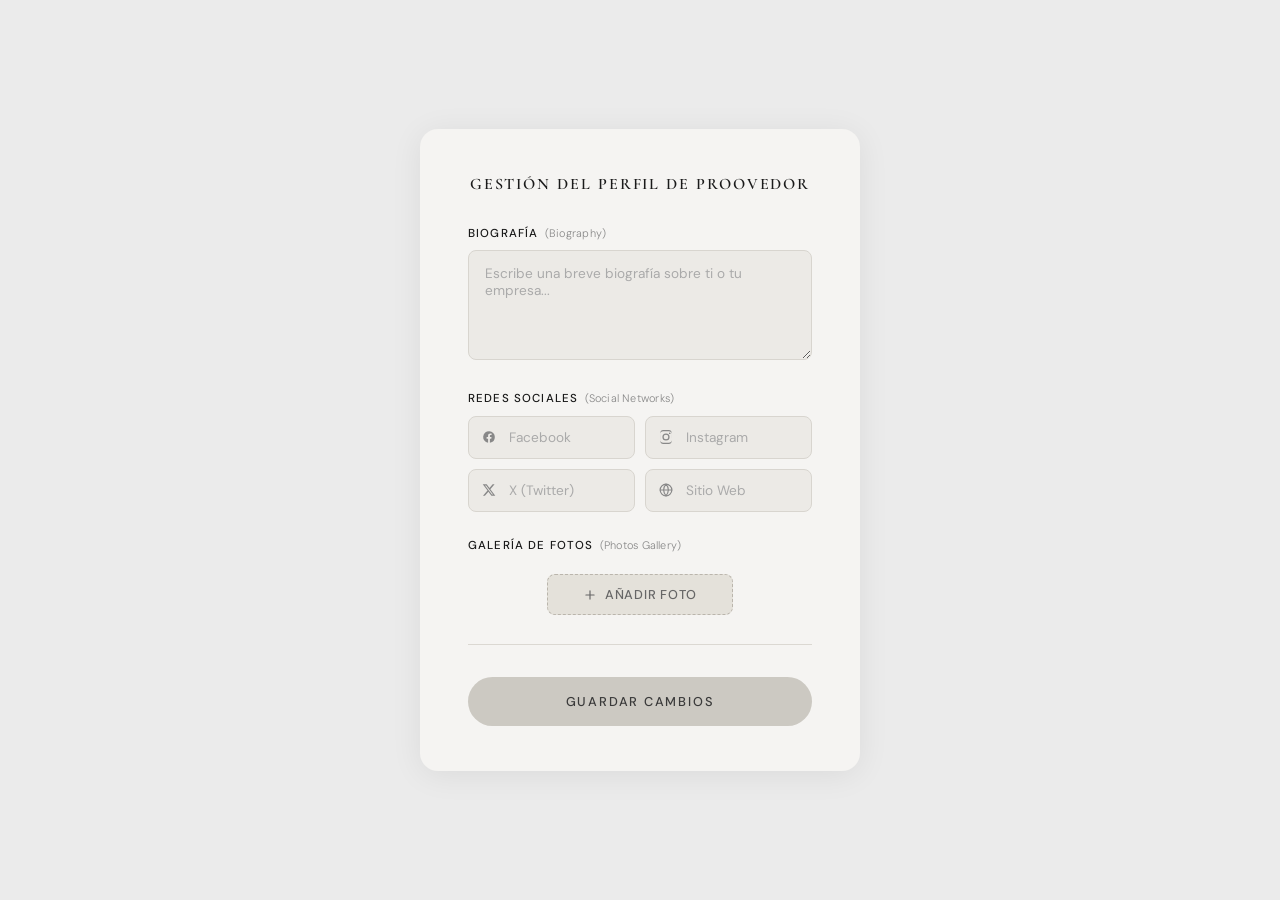
==== pages/gestion.html @ 489acb04 "Gestión del Perfil de proveedor" ====
<!DOCTYPE html>
<html lang="es">
<head>
  <meta charset="UTF-8" />
  <meta name="viewport" content="width=device-width, initial-scale=1.0"/>
  <title>Edición del Perfil del Festival</title>
  <link href="https://fonts.googleapis.com/css2?family=Cormorant+Garamond:wght@400;600&family=DM+Sans:wght@300;400;500&display=swap" rel="stylesheet"/>
  <style>
    *, *::before, *::after { box-sizing: border-box; margin: 0; padding: 0; }

    body {
      min-height: 100vh;
      display: flex;
      align-items: center;
      justify-content: center;
      background-color: #ebebeb;
      font-family: 'DM Sans', sans-serif;
      padding: 2rem;
    }

    .card {
      background: #f5f4f2;
      border-radius: 18px;
      padding: 2.8rem 3rem;
      width: 100%;
      max-width: 440px;
      box-shadow: 0 4px 32px rgba(0,0,0,0.07);
    }

    .card-title {
      font-family: 'Cormorant Garamond', serif;
      font-size: 1rem;
      font-weight: 600;
      letter-spacing: 0.12em;
      text-transform: uppercase;
      text-align: center;
      color: #1a1a1a;
      margin-bottom: 2rem;
    }

    /* --- Section Labels --- */
    .section-label {
      font-size: 0.72rem;
      font-weight: 500;
      letter-spacing: 0.1em;
      text-transform: uppercase;
      color: #1a1a1a;
      margin-bottom: 0.6rem;
      margin-top: 1.6rem;
      display: flex;
      align-items: baseline;
      gap: 0.4rem;
    }

    .section-label span {
      font-weight: 300;
      font-size: 0.68rem;
      color: #888;
      text-transform: none;
      letter-spacing: 0.02em;
    }

    /* --- Inputs --- */
    textarea, input[type="text"] {
      width: 100%;
      background: #eceae6;
      border: 1px solid #d8d5cf;
      border-radius: 8px;
      font-family: 'DM Sans', sans-serif;
      font-size: 0.85rem;
      color: #333;
      outline: none;
      transition: border-color 0.2s, box-shadow 0.2s;
    }

    textarea {
      padding: 0.85rem 1rem;
      resize: vertical;
      min-height: 110px;
    }

    input[type="text"] {
      padding: 0.75rem 1rem 0.75rem 2.5rem;
    }

    textarea::placeholder, input[type="text"]::placeholder {
      color: #aaa;
    }

    textarea:focus, input[type="text"]:focus {
      border-color: #a0998c;
      box-shadow: 0 0 0 3px rgba(160,153,140,0.15);
    }

    /* --- Social grid --- */
    .social-grid {
      display: grid;
      grid-template-columns: 1fr 1fr;
      gap: 0.65rem;
    }

    .input-icon-wrap {
      position: relative;
    }

    .input-icon-wrap .icon {
      position: absolute;
      left: 0.85rem;
      top: 50%;
      transform: translateY(-50%);
      color: #888;
      display: flex;
      align-items: center;
    }

    .input-icon-wrap .icon svg {
      width: 14px;
      height: 14px;
    }

    /* --- Gallery --- */
    .gallery-section {
      margin-top: 0.6rem;
      display: flex;
      flex-direction: column;
      align-items: center;
    }

    .gallery-grid {
      display: flex;
      flex-wrap: wrap;
      gap: 0.5rem;
      width: 100%;
      margin-bottom: 0.75rem;
    }

    .gallery-thumb {
      width: 64px;
      height: 64px;
      border-radius: 6px;
      object-fit: cover;
      border: 1px solid #d0cdc7;
    }

    /* --- Buttons --- */
    .btn-add-photo {
      background: #e4e1da;
      border: 1.5px dashed #bab5ac;
      color: #666;
      font-family: 'DM Sans', sans-serif;
      font-size: 0.8rem;
      font-weight: 500;
      letter-spacing: 0.06em;
      text-transform: uppercase;
      padding: 0.7rem 2.2rem;
      border-radius: 8px;
      cursor: pointer;
      transition: background 0.2s, border-color 0.2s;
      display: flex;
      align-items: center;
      gap: 0.5rem;
    }

    .btn-add-photo:hover {
      background: #dbd8d0;
      border-color: #a09990;
    }

    .btn-save {
      margin-top: 2rem;
      width: 100%;
      background: #ccc9c2;
      border: none;
      border-radius: 100px;
      color: #3a3a3a;
      font-family: 'DM Sans', sans-serif;
      font-size: 0.8rem;
      font-weight: 500;
      letter-spacing: 0.14em;
      text-transform: uppercase;
      padding: 1rem;
      cursor: pointer;
      transition: background 0.2s, color 0.2s, transform 0.15s;
    }

    .btn-save:hover {
      background: #b5b1a8;
      color: #1a1a1a;
      transform: translateY(-1px);
    }

    .btn-save:active {
      transform: translateY(0);
    }

    /* Divider */
    .divider {
      height: 1px;
      background: #dbd8d2;
      margin: 1.8rem 0 0;
    }
  </style>
</head>
<body>

  <div class="card">
    <h1 class="card-title">Gestión del Perfil de proovedor</h1>

    <!-- Biografía -->
    <div class="section-label">Biografía <span>(Biography)</span></div>
    <textarea placeholder="Escribe una breve biografía sobre ti o tu empresa..."></textarea>

    <!-- Redes Sociales -->
    <div class="section-label">Redes Sociales <span>(Social Networks)</span></div>
    <div class="social-grid">

      <div class="input-icon-wrap">
        <span class="icon">
          <svg xmlns="http://www.w3.org/2000/svg" fill="currentColor" viewBox="0 0 24 24">
            <path d="M22 12a10 10 0 1 0-11.563 9.875v-6.987H7.898V12h2.539V9.797c0-2.506 1.492-3.89 3.777-3.89 1.094 0 2.238.195 2.238.195v2.46h-1.26c-1.243 0-1.63.771-1.63 1.562V12h2.773l-.443 2.888h-2.33v6.987A10.003 10.003 0 0 0 22 12z"/>
          </svg>
        </span>
        <input type="text" placeholder="Facebook" />
      </div>

      <div class="input-icon-wrap">
        <span class="icon">
          <svg xmlns="http://www.w3.org/2000/svg" fill="currentColor" viewBox="0 0 24 24">
            <path d="M12 2.163c3.204 0 3.584.012 4.85.07 1.366.062 2.633.332 3.608 1.308.975.975 1.246 2.242 1.308 3.608.058 1.266.07 1.646.07 4.85s-.012 3.584-.07 4.85c-.062 1.366-.333 2.633-1.308 3.608-.975.975-2.242 1.246-3.608 1.308-1.266.058-1.646.07-4.85.07s-3.584-.012-4.85-.07c-1.366-.062-2.633-.333-3.608-1.308C2.495 19.466 2.224 18.2 2.162 16.833 2.104 15.567 2.093 15.187 2.093 12s.011-3.584.069-4.85C2.224 5.784 2.495 4.517 3.47 3.541c.975-.975 2.242-1.246 3.608-1.308C8.416 2.175 8.796 2.163 12 2.163zm0-2.163C8.741 0 8.333.013 7.053.072 5.775.131 4.602.44 3.635 1.408 2.667 2.375 2.358 3.548 2.299 4.826 2.24 6.106 2.228 6.514 2.228 12c0 5.486.012 5.894.071 7.174.059 1.278.368 2.451 1.336 3.418.967.968 2.14 1.277 3.418 1.336C8.333 23.987 8.741 24 12 24s3.667-.013 4.947-.072c1.278-.059 2.451-.368 3.418-1.336.968-.967 1.277-2.14 1.336-3.418.059-1.28.072-1.688.072-7.174 0-5.486-.013-5.894-.072-7.174-.059-1.278-.368-2.451-1.336-3.418C19.398.44 18.225.131 16.947.072 15.667.013 15.259 0 12 0zm0 5.838a6.162 6.162 0 1 0 0 12.324 6.162 6.162 0 0 0 0-12.324zm0 10.162a4 4 0 1 1 0-8 4 4 0 0 1 0 8zm6.406-11.845a1.44 1.44 0 1 0 0 2.881 1.44 1.44 0 0 0 0-2.881z"/>
          </svg>
        </span>
        <input type="text" placeholder="Instagram" />
      </div>

      <div class="input-icon-wrap">
        <span class="icon">
          <svg xmlns="http://www.w3.org/2000/svg" fill="currentColor" viewBox="0 0 24 24">
            <path d="M18.244 2.25h3.308l-7.227 8.26 8.502 11.24H16.17l-5.214-6.817L4.99 21.75H1.68l7.73-8.835L1.254 2.25H8.08l4.713 6.231zm-1.161 17.52h1.833L7.084 4.126H5.117z"/>
          </svg>
        </span>
        <input type="text" placeholder="X (Twitter)" />
      </div>

      <div class="input-icon-wrap">
        <span class="icon">
          <svg xmlns="http://www.w3.org/2000/svg" fill="none" stroke="currentColor" stroke-width="2" stroke-linecap="round" stroke-linejoin="round" viewBox="0 0 24 24">
            <circle cx="12" cy="12" r="10"/>
            <line x1="2" y1="12" x2="22" y2="12"/>
            <path d="M12 2a15.3 15.3 0 0 1 4 10 15.3 15.3 0 0 1-4 10 15.3 15.3 0 0 1-4-10 15.3 15.3 0 0 1 4-10z"/>
          </svg>
        </span>
        <input type="text" placeholder="Sitio Web" />
      </div>

    </div>

    <!-- Galería -->
    <div class="section-label">Galería de Fotos <span>(Photos Gallery)</span></div>
    <div class="gallery-section">
      <div class="gallery-grid" id="gallery-grid"></div>
      <button class="btn-add-photo" onclick="addPhoto()">
        <svg xmlns="http://www.w3.org/2000/svg" width="14" height="14" fill="none" stroke="currentColor" stroke-width="2" stroke-linecap="round" stroke-linejoin="round" viewBox="0 0 24 24">
          <line x1="12" y1="5" x2="12" y2="19"/><line x1="5" y1="12" x2="19" y2="12"/>
        </svg>
        Añadir Foto
      </button>
    </div>

    <div class="divider"></div>

    <button class="btn-save">Guardar Cambios</button>
  </div>

  <script>
    function addPhoto() {
      const input = document.createElement('input');
      input.type = 'file';
      input.accept = 'image/*';
      input.onchange = (e) => {
        const file = e.target.files[0];
        if (!file) return;
        const reader = new FileReader();
        reader.onload = (ev) => {
          const img = document.createElement('img');
          img.src = ev.target.result;
          img.className = 'gallery-thumb';
          document.getElementById('gallery-grid').appendChild(img);
        };
        reader.readAsDataURL(file);
      };
      input.click();
    }
  </script>

</body>
</html>
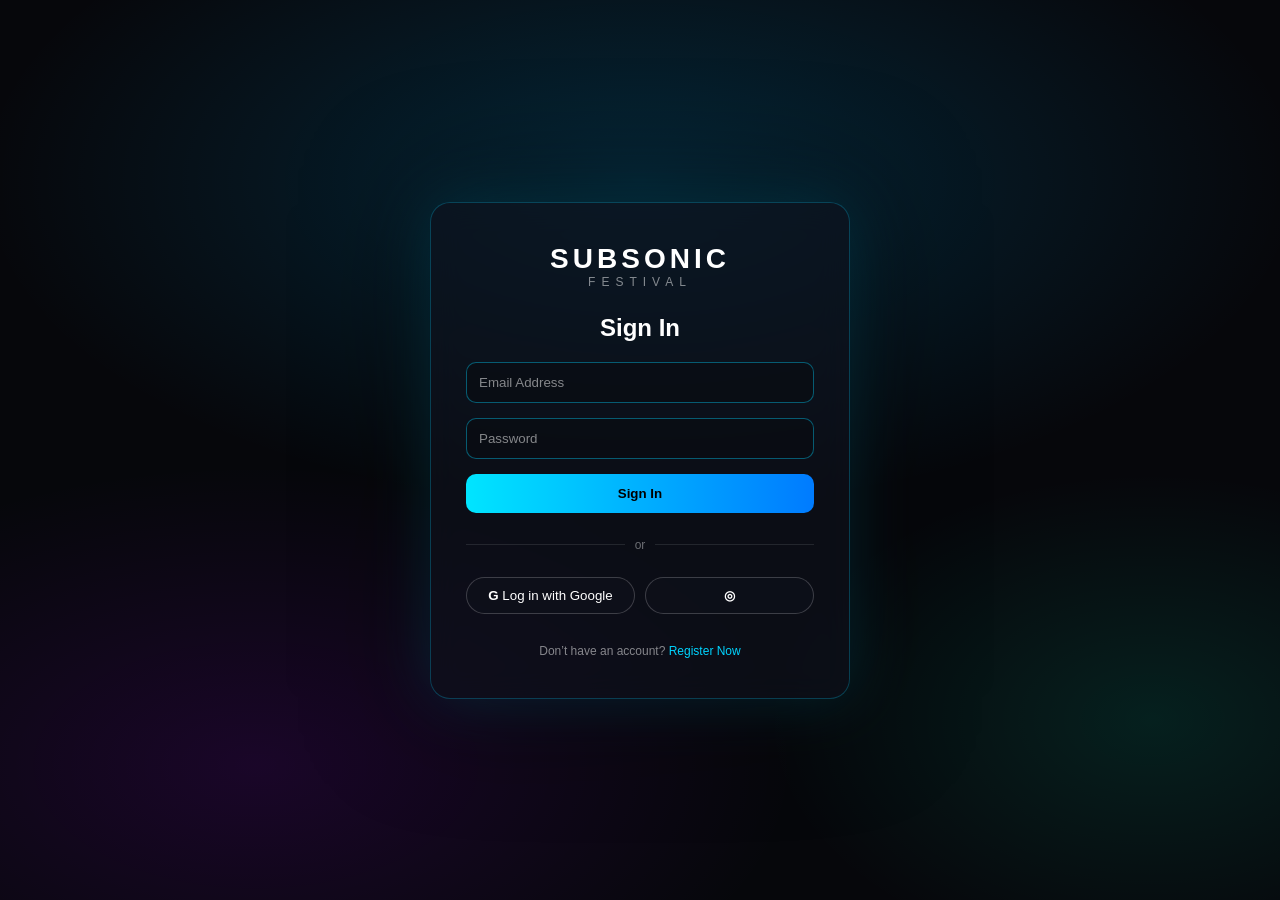
==== commit 41826bba: "Integra cliente y proveedor con backend y frontend" ====
--- a/pages/gestion.html
+++ b/pages/gestion.html
@@ -1,296 +1,147 @@
 <!DOCTYPE html>
 <html lang="es">
 <head>
-  <meta charset="UTF-8" />
-  <meta name="viewport" content="width=device-width, initial-scale=1.0"/>
-  <title>Edición del Perfil del Festival</title>
-  <link href="https://fonts.googleapis.com/css2?family=Cormorant+Garamond:wght@400;600&family=DM+Sans:wght@300;400;500&display=swap" rel="stylesheet"/>
-  <style>
-    *, *::before, *::after { box-sizing: border-box; margin: 0; padding: 0; }
-
-    body {
-      min-height: 100vh;
-      display: flex;
-      align-items: center;
-      justify-content: center;
-      background-color: #ebebeb;
-      font-family: 'DM Sans', sans-serif;
-      padding: 2rem;
-    }
-
-    .card {
-      background: #f5f4f2;
-      border-radius: 18px;
-      padding: 2.8rem 3rem;
-      width: 100%;
-      max-width: 440px;
-      box-shadow: 0 4px 32px rgba(0,0,0,0.07);
-    }
-
-    .card-title {
-      font-family: 'Cormorant Garamond', serif;
-      font-size: 1rem;
-      font-weight: 600;
-      letter-spacing: 0.12em;
-      text-transform: uppercase;
-      text-align: center;
-      color: #1a1a1a;
-      margin-bottom: 2rem;
-    }
-
-    /* --- Section Labels --- */
-    .section-label {
-      font-size: 0.72rem;
-      font-weight: 500;
-      letter-spacing: 0.1em;
-      text-transform: uppercase;
-      color: #1a1a1a;
-      margin-bottom: 0.6rem;
-      margin-top: 1.6rem;
-      display: flex;
-      align-items: baseline;
-      gap: 0.4rem;
-    }
-
-    .section-label span {
-      font-weight: 300;
-      font-size: 0.68rem;
-      color: #888;
-      text-transform: none;
-      letter-spacing: 0.02em;
-    }
-
-    /* --- Inputs --- */
-    textarea, input[type="text"] {
-      width: 100%;
-      background: #eceae6;
-      border: 1px solid #d8d5cf;
-      border-radius: 8px;
-      font-family: 'DM Sans', sans-serif;
-      font-size: 0.85rem;
-      color: #333;
-      outline: none;
-      transition: border-color 0.2s, box-shadow 0.2s;
-    }
-
-    textarea {
-      padding: 0.85rem 1rem;
-      resize: vertical;
-      min-height: 110px;
-    }
-
-    input[type="text"] {
-      padding: 0.75rem 1rem 0.75rem 2.5rem;
-    }
-
-    textarea::placeholder, input[type="text"]::placeholder {
-      color: #aaa;
-    }
-
-    textarea:focus, input[type="text"]:focus {
-      border-color: #a0998c;
-      box-shadow: 0 0 0 3px rgba(160,153,140,0.15);
-    }
-
-    /* --- Social grid --- */
-    .social-grid {
-      display: grid;
-      grid-template-columns: 1fr 1fr;
-      gap: 0.65rem;
-    }
-
-    .input-icon-wrap {
-      position: relative;
-    }
-
-    .input-icon-wrap .icon {
-      position: absolute;
-      left: 0.85rem;
-      top: 50%;
-      transform: translateY(-50%);
-      color: #888;
-      display: flex;
-      align-items: center;
-    }
-
-    .input-icon-wrap .icon svg {
-      width: 14px;
-      height: 14px;
-    }
-
-    /* --- Gallery --- */
-    .gallery-section {
-      margin-top: 0.6rem;
-      display: flex;
-      flex-direction: column;
-      align-items: center;
-    }
-
-    .gallery-grid {
-      display: flex;
-      flex-wrap: wrap;
-      gap: 0.5rem;
-      width: 100%;
-      margin-bottom: 0.75rem;
-    }
-
-    .gallery-thumb {
-      width: 64px;
-      height: 64px;
-      border-radius: 6px;
-      object-fit: cover;
-      border: 1px solid #d0cdc7;
-    }
-
-    /* --- Buttons --- */
-    .btn-add-photo {
-      background: #e4e1da;
-      border: 1.5px dashed #bab5ac;
-      color: #666;
-      font-family: 'DM Sans', sans-serif;
-      font-size: 0.8rem;
-      font-weight: 500;
-      letter-spacing: 0.06em;
-      text-transform: uppercase;
-      padding: 0.7rem 2.2rem;
-      border-radius: 8px;
-      cursor: pointer;
-      transition: background 0.2s, border-color 0.2s;
-      display: flex;
-      align-items: center;
-      gap: 0.5rem;
-    }
-
-    .btn-add-photo:hover {
-      background: #dbd8d0;
-      border-color: #a09990;
-    }
-
-    .btn-save {
-      margin-top: 2rem;
-      width: 100%;
-      background: #ccc9c2;
-      border: none;
-      border-radius: 100px;
-      color: #3a3a3a;
-      font-family: 'DM Sans', sans-serif;
-      font-size: 0.8rem;
-      font-weight: 500;
-      letter-spacing: 0.14em;
-      text-transform: uppercase;
-      padding: 1rem;
-      cursor: pointer;
-      transition: background 0.2s, color 0.2s, transform 0.15s;
-    }
-
-    .btn-save:hover {
-      background: #b5b1a8;
-      color: #1a1a1a;
-      transform: translateY(-1px);
-    }
-
-    .btn-save:active {
-      transform: translateY(0);
-    }
-
-    /* Divider */
-    .divider {
-      height: 1px;
-      background: #dbd8d2;
-      margin: 1.8rem 0 0;
-    }
-  </style>
+  <meta charset="UTF-8">
+  <meta name="viewport" content="width=device-width, initial-scale=1.0">
+  <title>Proveedor - Gestion</title>
+  <link rel="stylesheet" href="../css/gestion.css?v=1">
 </head>
 <body>
-
-  <div class="card">
-    <h1 class="card-title">Gestión del Perfil de proovedor</h1>
-
-    <!-- Biografía -->
-    <div class="section-label">Biografía <span>(Biography)</span></div>
-    <textarea placeholder="Escribe una breve biografía sobre ti o tu empresa..."></textarea>
-
-    <!-- Redes Sociales -->
-    <div class="section-label">Redes Sociales <span>(Social Networks)</span></div>
-    <div class="social-grid">
-
-      <div class="input-icon-wrap">
-        <span class="icon">
-          <svg xmlns="http://www.w3.org/2000/svg" fill="currentColor" viewBox="0 0 24 24">
-            <path d="M22 12a10 10 0 1 0-11.563 9.875v-6.987H7.898V12h2.539V9.797c0-2.506 1.492-3.89 3.777-3.89 1.094 0 2.238.195 2.238.195v2.46h-1.26c-1.243 0-1.63.771-1.63 1.562V12h2.773l-.443 2.888h-2.33v6.987A10.003 10.003 0 0 0 22 12z"/>
-          </svg>
-        </span>
-        <input type="text" placeholder="Facebook" />
+  <div class="provider-shell">
+    <aside class="provider-sidebar">
+      <div class="brand-block">
+        <span class="brand-mark">S</span>
+        <div>
+          <p class="brand-kicker">Subsonic</p>
+          <h1>Vendor Hub</h1>
+        </div>
       </div>
 
-      <div class="input-icon-wrap">
-        <span class="icon">
-          <svg xmlns="http://www.w3.org/2000/svg" fill="currentColor" viewBox="0 0 24 24">
-            <path d="M12 2.163c3.204 0 3.584.012 4.85.07 1.366.062 2.633.332 3.608 1.308.975.975 1.246 2.242 1.308 3.608.058 1.266.07 1.646.07 4.85s-.012 3.584-.07 4.85c-.062 1.366-.333 2.633-1.308 3.608-.975.975-2.242 1.246-3.608 1.308-1.266.058-1.646.07-4.85.07s-3.584-.012-4.85-.07c-1.366-.062-2.633-.333-3.608-1.308C2.495 19.466 2.224 18.2 2.162 16.833 2.104 15.567 2.093 15.187 2.093 12s.011-3.584.069-4.85C2.224 5.784 2.495 4.517 3.47 3.541c.975-.975 2.242-1.246 3.608-1.308C8.416 2.175 8.796 2.163 12 2.163zm0-2.163C8.741 0 8.333.013 7.053.072 5.775.131 4.602.44 3.635 1.408 2.667 2.375 2.358 3.548 2.299 4.826 2.24 6.106 2.228 6.514 2.228 12c0 5.486.012 5.894.071 7.174.059 1.278.368 2.451 1.336 3.418.967.968 2.14 1.277 3.418 1.336C8.333 23.987 8.741 24 12 24s3.667-.013 4.947-.072c1.278-.059 2.451-.368 3.418-1.336.968-.967 1.277-2.14 1.336-3.418.059-1.28.072-1.688.072-7.174 0-5.486-.013-5.894-.072-7.174-.059-1.278-.368-2.451-1.336-3.418C19.398.44 18.225.131 16.947.072 15.667.013 15.259 0 12 0zm0 5.838a6.162 6.162 0 1 0 0 12.324 6.162 6.162 0 0 0 0-12.324zm0 10.162a4 4 0 1 1 0-8 4 4 0 0 1 0 8zm6.406-11.845a1.44 1.44 0 1 0 0 2.881 1.44 1.44 0 0 0 0-2.881z"/>
-          </svg>
-        </span>
-        <input type="text" placeholder="Instagram" />
+      <div class="provider-summary">
+        <img id="providerAvatar" class="summary-avatar" src="https://images.unsplash.com/photo-1506794778202-cad84cf45f1d" alt="Avatar del proveedor">
+        <h2 id="providerBusinessLabel">Proveedor</h2>
+        <p id="providerEmailLabel">Cargando perfil...</p>
       </div>
 
-      <div class="input-icon-wrap">
-        <span class="icon">
-          <svg xmlns="http://www.w3.org/2000/svg" fill="currentColor" viewBox="0 0 24 24">
-            <path d="M18.244 2.25h3.308l-7.227 8.26 8.502 11.24H16.17l-5.214-6.817L4.99 21.75H1.68l7.73-8.835L1.254 2.25H8.08l4.713 6.231zm-1.161 17.52h1.833L7.084 4.126H5.117z"/>
-          </svg>
-        </span>
-        <input type="text" placeholder="X (Twitter)" />
-      </div>
+      <nav class="provider-nav">
+        <a class="nav-link active" href="./gestion.html?v=1">Gestion del perfil</a>
+        <a class="nav-link" href="./ReservaEspacios.html?v=1">Reserva de espacios</a>
+        <a class="nav-link" href="./estadisticasProveedor.html?v=1">Estadisticas</a>
+      </nav>
 
-      <div class="input-icon-wrap">
-        <span class="icon">
-          <svg xmlns="http://www.w3.org/2000/svg" fill="none" stroke="currentColor" stroke-width="2" stroke-linecap="round" stroke-linejoin="round" viewBox="0 0 24 24">
-            <circle cx="12" cy="12" r="10"/>
-            <line x1="2" y1="12" x2="22" y2="12"/>
-            <path d="M12 2a15.3 15.3 0 0 1 4 10 15.3 15.3 0 0 1-4 10 15.3 15.3 0 0 1-4-10 15.3 15.3 0 0 1 4-10z"/>
-          </svg>
-        </span>
-        <input type="text" placeholder="Sitio Web" />
-      </div>
+      <button id="logoutBtn" class="sidebar-button secondary" type="button">Cerrar sesion</button>
+    </aside>
 
-    </div>
+    <main class="provider-main">
+      <header class="page-header">
+        <div>
+          <p class="eyebrow">Portal de proveedor</p>
+          <h2>Gestiona tu perfil publico</h2>
+          <p class="page-copy">Actualiza los datos de tu negocio, tus enlaces y la galeria que vera la organizacion.</p>
+        </div>
+        <a class="header-link" href="./ReservaEspacios.html?v=1">Ir a espacios</a>
+      </header>
 
-    <!-- Galería -->
-    <div class="section-label">Galería de Fotos <span>(Photos Gallery)</span></div>
-    <div class="gallery-section">
-      <div class="gallery-grid" id="gallery-grid"></div>
-      <button class="btn-add-photo" onclick="addPhoto()">
-        <svg xmlns="http://www.w3.org/2000/svg" width="14" height="14" fill="none" stroke="currentColor" stroke-width="2" stroke-linecap="round" stroke-linejoin="round" viewBox="0 0 24 24">
-          <line x1="12" y1="5" x2="12" y2="19"/><line x1="5" y1="12" x2="19" y2="12"/>
-        </svg>
-        Añadir Foto
-      </button>
-    </div>
+      <div id="providerMessage" class="status-message" hidden></div>
 
-    <div class="divider"></div>
+      <section class="content-grid">
+        <article class="panel panel-avatar">
+          <div class="panel-heading">
+            <p class="panel-kicker">Identidad</p>
+            <h3>Imagen y presencia</h3>
+          </div>
 
-    <button class="btn-save">Guardar Cambios</button>
+          <img id="profileImage" class="profile-avatar" src="https://images.unsplash.com/photo-1506794778202-cad84cf45f1d" alt="Imagen del proveedor">
+
+          <div class="avatar-actions">
+            <label class="sidebar-button" for="imageUpload">Cambiar avatar</label>
+            <input id="imageUpload" type="file" accept="image/*" hidden>
+
+            <label class="sidebar-button secondary" for="galleryUpload">Anadir foto a galeria</label>
+            <input id="galleryUpload" type="file" accept="image/*" hidden>
+          </div>
+
+          <div class="gallery-summary">
+            <span class="summary-label">Galeria actual</span>
+            <strong id="galleryCounter">0 imagenes</strong>
+          </div>
+        </article>
+
+        <article class="panel panel-form">
+          <div class="panel-heading">
+            <p class="panel-kicker">Perfil</p>
+            <h3>Informacion del proveedor</h3>
+          </div>
+
+          <div class="form-grid">
+            <label class="field">
+              <span>Nombre de contacto</span>
+              <input id="profileName" type="text" placeholder="Nombre y apellidos">
+            </label>
+
+            <label class="field">
+              <span>Nombre del negocio</span>
+              <input id="businessName" type="text" placeholder="Tu marca o empresa">
+            </label>
+
+            <label class="field">
+              <span>Email</span>
+              <input id="profileEmail" type="email" placeholder="correo@empresa.com">
+            </label>
+
+            <label class="field">
+              <span>Telefono</span>
+              <input id="profilePhone" type="text" placeholder="+34 600 000 000">
+            </label>
+
+            <label class="field field-full">
+              <span>Direccion</span>
+              <input id="profileAddress" type="text" placeholder="Direccion del negocio">
+            </label>
+
+            <label class="field field-full">
+              <span>Biografia</span>
+              <textarea id="profileBiography" placeholder="Cuenta brevemente que ofreces dentro del festival."></textarea>
+            </label>
+
+            <label class="field">
+              <span>Facebook</span>
+              <input id="socialFacebook" type="text" placeholder="https://facebook.com/...">
+            </label>
+
+            <label class="field">
+              <span>Instagram</span>
+              <input id="socialInstagram" type="text" placeholder="https://instagram.com/...">
+            </label>
+
+            <label class="field">
+              <span>X</span>
+              <input id="socialX" type="text" placeholder="https://x.com/...">
+            </label>
+
+            <label class="field">
+              <span>Web</span>
+              <input id="socialWebsite" type="text" placeholder="https://tuweb.com">
+            </label>
+          </div>
+
+          <button id="saveProviderProfileBtn" class="primary-button" type="button">Guardar cambios</button>
+        </article>
+
+        <article class="panel panel-gallery">
+          <div class="panel-heading">
+            <p class="panel-kicker">Galeria</p>
+            <h3>Imagenes publicadas</h3>
+          </div>
+
+          <div id="galleryGrid" class="gallery-grid">
+            <p class="empty-state">Todavia no hay imagenes en la galeria.</p>
+          </div>
+        </article>
+      </section>
+    </main>
   </div>
 
-  <script>
-    function addPhoto() {
-      const input = document.createElement('input');
-      input.type = 'file';
-      input.accept = 'image/*';
-      input.onchange = (e) => {
-        const file = e.target.files[0];
-        if (!file) return;
-        const reader = new FileReader();
-        reader.onload = (ev) => {
-          const img = document.createElement('img');
-          img.src = ev.target.result;
-          img.className = 'gallery-thumb';
-          document.getElementById('gallery-grid').appendChild(img);
-        };
-        reader.readAsDataURL(file);
-      };
-      input.click();
-    }
-  </script>
-
+  <script src="../js/provider-profile.js?v=1"></script>
 </body>
-</html>+</html>
--- a/css/gestion.css
+++ b/css/gestion.css
@@ -0,0 +1,371 @@
+:root {
+  --bg: #07111f;
+  --panel: rgba(14, 24, 38, 0.92);
+  --panel-soft: rgba(18, 31, 49, 0.88);
+  --line: rgba(129, 201, 255, 0.18);
+  --text: #eff7ff;
+  --muted: #92abc4;
+  --accent: #7ef0ff;
+  --accent-strong: #00d9ff;
+  --shadow: 0 30px 70px rgba(0, 0, 0, 0.35);
+}
+
+* {
+  box-sizing: border-box;
+}
+
+body {
+  margin: 0;
+  min-height: 100vh;
+  font-family: "Segoe UI", Tahoma, sans-serif;
+  background:
+    radial-gradient(circle at top left, rgba(0, 217, 255, 0.16), transparent 28%),
+    radial-gradient(circle at bottom right, rgba(126, 240, 255, 0.12), transparent 24%),
+    linear-gradient(135deg, #040b16 0%, #091728 48%, #06101d 100%);
+  color: var(--text);
+}
+
+.provider-shell {
+  min-height: 100vh;
+  display: grid;
+  grid-template-columns: 300px 1fr;
+}
+
+.provider-sidebar {
+  padding: 28px 22px;
+  border-right: 1px solid var(--line);
+  background: rgba(5, 12, 22, 0.86);
+  display: flex;
+  flex-direction: column;
+  gap: 24px;
+}
+
+.brand-block {
+  display: flex;
+  align-items: center;
+  gap: 14px;
+}
+
+.brand-mark {
+  width: 42px;
+  height: 42px;
+  border-radius: 14px;
+  display: inline-flex;
+  align-items: center;
+  justify-content: center;
+  background: linear-gradient(135deg, var(--accent), var(--accent-strong));
+  color: #03111f;
+  font-weight: 800;
+  font-size: 1.1rem;
+}
+
+.brand-kicker,
+.eyebrow,
+.panel-kicker,
+.summary-label {
+  margin: 0;
+  text-transform: uppercase;
+  letter-spacing: 0.14em;
+  font-size: 0.72rem;
+  color: var(--muted);
+}
+
+.brand-block h1,
+.page-header h2,
+.panel-heading h3,
+.provider-summary h2 {
+  margin: 4px 0 0;
+}
+
+.provider-summary {
+  padding: 20px;
+  border-radius: 24px;
+  background: var(--panel);
+  border: 1px solid var(--line);
+  box-shadow: var(--shadow);
+}
+
+.summary-avatar {
+  width: 72px;
+  height: 72px;
+  object-fit: cover;
+  border-radius: 18px;
+  display: block;
+  margin-bottom: 14px;
+  border: 2px solid rgba(126, 240, 255, 0.34);
+}
+
+.provider-summary p {
+  margin: 6px 0 0;
+  color: var(--muted);
+  line-height: 1.5;
+}
+
+.provider-nav {
+  display: flex;
+  flex-direction: column;
+  gap: 10px;
+}
+
+.nav-link,
+.header-link,
+.sidebar-button,
+.primary-button {
+  text-decoration: none;
+  border: none;
+  cursor: pointer;
+  font: inherit;
+}
+
+.nav-link,
+.sidebar-button.secondary,
+.header-link {
+  color: var(--text);
+  border: 1px solid var(--line);
+  background: rgba(255, 255, 255, 0.03);
+}
+
+.nav-link {
+  padding: 14px 16px;
+  border-radius: 16px;
+  transition: background 0.2s ease, border-color 0.2s ease, transform 0.2s ease;
+}
+
+.nav-link:hover,
+.header-link:hover,
+.sidebar-button:hover,
+.sidebar-button.secondary:hover {
+  transform: translateY(-1px);
+  border-color: rgba(126, 240, 255, 0.5);
+}
+
+.nav-link.active {
+  background: linear-gradient(135deg, rgba(126, 240, 255, 0.18), rgba(0, 217, 255, 0.12));
+  border-color: rgba(126, 240, 255, 0.52);
+}
+
+.sidebar-button,
+.primary-button,
+.header-link {
+  display: inline-flex;
+  align-items: center;
+  justify-content: center;
+  padding: 12px 16px;
+  border-radius: 16px;
+  transition: transform 0.2s ease, box-shadow 0.2s ease, border-color 0.2s ease;
+}
+
+.sidebar-button,
+.primary-button {
+  background: linear-gradient(135deg, var(--accent), var(--accent-strong));
+  color: #03111f;
+  font-weight: 700;
+  box-shadow: 0 14px 32px rgba(0, 217, 255, 0.18);
+}
+
+.sidebar-button.secondary {
+  box-shadow: none;
+}
+
+.provider-main {
+  padding: 32px;
+}
+
+.page-header {
+  display: flex;
+  align-items: flex-start;
+  justify-content: space-between;
+  gap: 16px;
+  margin-bottom: 24px;
+}
+
+.page-copy {
+  max-width: 720px;
+  color: var(--muted);
+  line-height: 1.6;
+}
+
+.header-link {
+  min-width: 150px;
+}
+
+.status-message {
+  margin-bottom: 20px;
+  padding: 14px 16px;
+  border-radius: 16px;
+  border: 1px solid rgba(126, 240, 255, 0.35);
+  background: rgba(126, 240, 255, 0.1);
+  color: var(--text);
+}
+
+.status-message.error {
+  border-color: rgba(255, 130, 130, 0.4);
+  background: rgba(255, 104, 104, 0.12);
+}
+
+.content-grid {
+  display: grid;
+  grid-template-columns: 300px minmax(0, 1fr);
+  gap: 22px;
+}
+
+.panel {
+  border-radius: 28px;
+  border: 1px solid var(--line);
+  background: var(--panel);
+  box-shadow: var(--shadow);
+  padding: 24px;
+}
+
+.panel-gallery {
+  grid-column: 1 / -1;
+  background: var(--panel-soft);
+}
+
+.profile-avatar {
+  width: 100%;
+  max-width: 220px;
+  aspect-ratio: 1;
+  object-fit: cover;
+  border-radius: 28px;
+  border: 2px solid rgba(126, 240, 255, 0.34);
+  margin: 20px auto 18px;
+  display: block;
+}
+
+.avatar-actions {
+  display: flex;
+  flex-direction: column;
+  gap: 12px;
+}
+
+.gallery-summary {
+  margin-top: 18px;
+  padding: 16px;
+  border-radius: 18px;
+  background: rgba(255, 255, 255, 0.03);
+}
+
+.form-grid {
+  display: grid;
+  grid-template-columns: repeat(2, minmax(0, 1fr));
+  gap: 16px;
+  margin-top: 18px;
+}
+
+.field {
+  display: flex;
+  flex-direction: column;
+  gap: 8px;
+}
+
+.field span {
+  font-size: 0.88rem;
+  color: var(--muted);
+}
+
+.field input,
+.field textarea {
+  width: 100%;
+  border-radius: 16px;
+  border: 1px solid rgba(129, 201, 255, 0.2);
+  background: rgba(255, 255, 255, 0.04);
+  color: var(--text);
+  padding: 14px 16px;
+  font: inherit;
+  outline: none;
+}
+
+.field textarea {
+  min-height: 120px;
+  resize: vertical;
+}
+
+.field input:focus,
+.field textarea:focus {
+  border-color: rgba(126, 240, 255, 0.56);
+  box-shadow: 0 0 0 3px rgba(126, 240, 255, 0.12);
+}
+
+.field-full {
+  grid-column: 1 / -1;
+}
+
+.primary-button {
+  margin-top: 22px;
+  min-height: 50px;
+}
+
+.gallery-grid {
+  margin-top: 18px;
+  display: grid;
+  grid-template-columns: repeat(auto-fill, minmax(160px, 1fr));
+  gap: 14px;
+}
+
+.gallery-item {
+  position: relative;
+  overflow: hidden;
+  border-radius: 20px;
+  min-height: 160px;
+  border: 1px solid rgba(129, 201, 255, 0.18);
+  background: rgba(255, 255, 255, 0.04);
+}
+
+.gallery-item img {
+  width: 100%;
+  height: 100%;
+  object-fit: cover;
+  display: block;
+}
+
+.gallery-item span {
+  position: absolute;
+  left: 12px;
+  bottom: 12px;
+  padding: 6px 10px;
+  border-radius: 999px;
+  background: rgba(3, 17, 31, 0.76);
+  font-size: 0.75rem;
+}
+
+.empty-state {
+  margin: 0;
+  padding: 20px;
+  border-radius: 18px;
+  border: 1px dashed rgba(129, 201, 255, 0.24);
+  color: var(--muted);
+}
+
+@media (max-width: 1100px) {
+  .provider-shell {
+    grid-template-columns: 1fr;
+  }
+
+  .provider-sidebar {
+    border-right: none;
+    border-bottom: 1px solid var(--line);
+  }
+
+  .content-grid {
+    grid-template-columns: 1fr;
+  }
+}
+
+@media (max-width: 760px) {
+  .provider-main {
+    padding: 22px;
+  }
+
+  .page-header {
+    flex-direction: column;
+  }
+
+  .form-grid {
+    grid-template-columns: 1fr;
+  }
+
+  .field-full {
+    grid-column: auto;
+  }
+}
